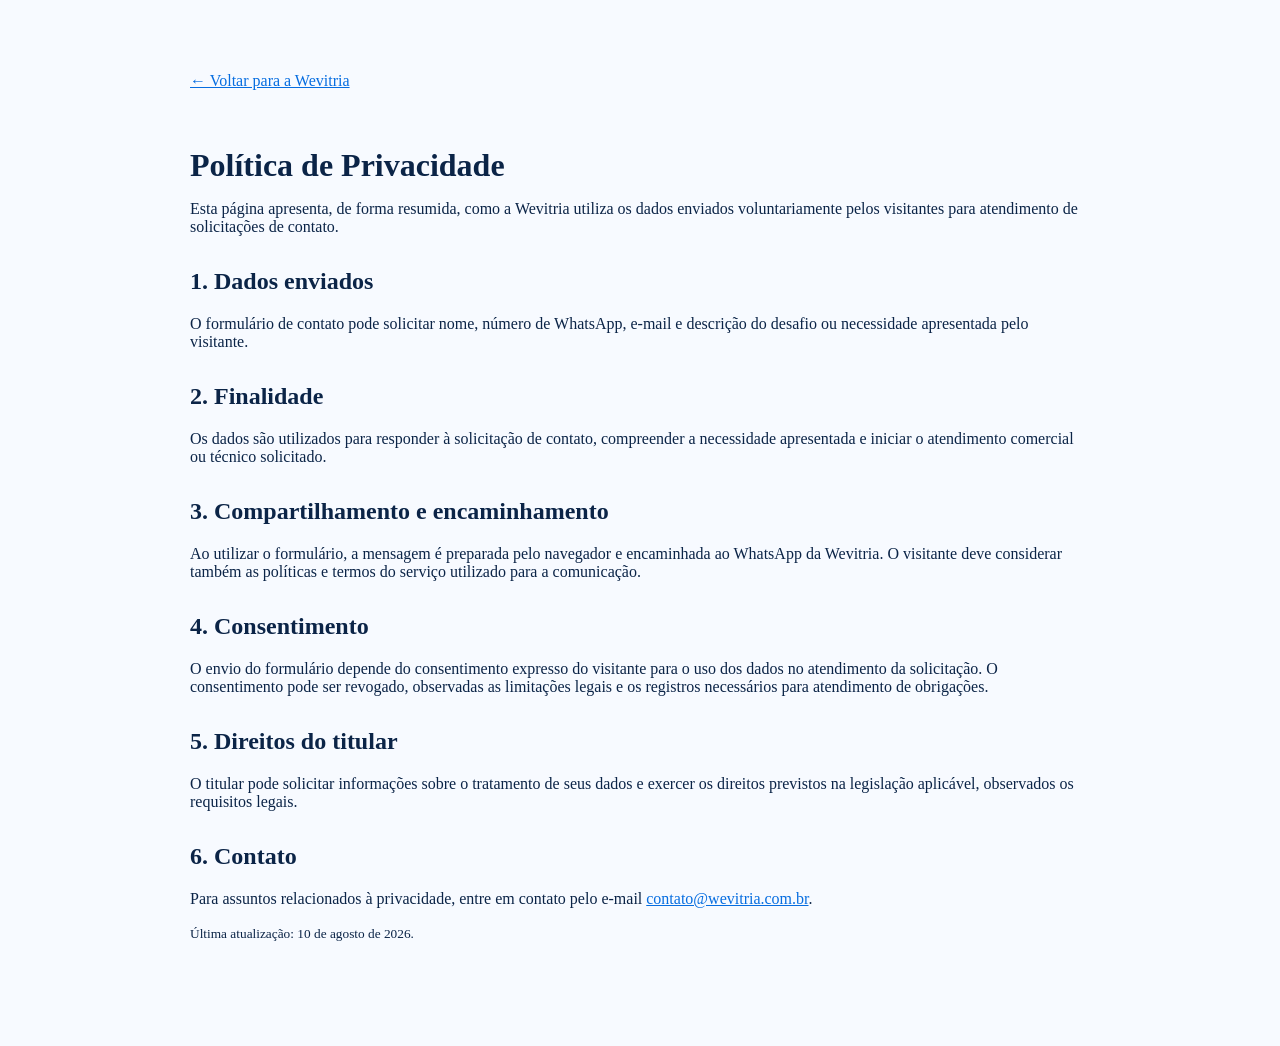
==== privacidade.html @ 4bbcba06 "Add files via upload" ====
<!doctype html>
<html lang="pt-BR">
<head>
  <meta charset="utf-8">
  <meta name="viewport" content="width=device-width, initial-scale=1">
  <title>Política de Privacidade | Wevitria</title>
  <meta name="description" content="Política de Privacidade da Wevitria.">
  <link rel="canonical" href="https://wevitria.com.br/privacidade.html">
  <link rel="icon" href="assets/favicon.ico" sizes="any">
  <link rel="stylesheet" href="css/style.css">
  <style>
    body{background:#f7faff;color:#0b2447}
    .privacy-page{max-width:900px;margin:0 auto;padding:64px 24px 80px}
    .privacy-page a{color:#066DE0}
    .privacy-page h1{margin-bottom:12px}
    .privacy-page h2{margin-top:32px}
    .privacy-back{display:inline-block;margin-bottom:36px}
  </style>
</head>
<body>
  <main class="privacy-page">
    <a class="privacy-back" href="index.html">← Voltar para a Wevitria</a>
    <h1>Política de Privacidade</h1>
    <p>Esta página apresenta, de forma resumida, como a Wevitria utiliza os dados enviados voluntariamente pelos visitantes para atendimento de solicitações de contato.</p>

    <h2>1. Dados enviados</h2>
    <p>O formulário de contato pode solicitar nome, número de WhatsApp, e-mail e descrição do desafio ou necessidade apresentada pelo visitante.</p>

    <h2>2. Finalidade</h2>
    <p>Os dados são utilizados para responder à solicitação de contato, compreender a necessidade apresentada e iniciar o atendimento comercial ou técnico solicitado.</p>

    <h2>3. Compartilhamento e encaminhamento</h2>
    <p>Ao utilizar o formulário, a mensagem é preparada pelo navegador e encaminhada ao WhatsApp da Wevitria. O visitante deve considerar também as políticas e termos do serviço utilizado para a comunicação.</p>

    <h2>4. Consentimento</h2>
    <p>O envio do formulário depende do consentimento expresso do visitante para o uso dos dados no atendimento da solicitação. O consentimento pode ser revogado, observadas as limitações legais e os registros necessários para atendimento de obrigações.</p>

    <h2>5. Direitos do titular</h2>
    <p>O titular pode solicitar informações sobre o tratamento de seus dados e exercer os direitos previstos na legislação aplicável, observados os requisitos legais.</p>

    <h2>6. Contato</h2>
    <p>Para assuntos relacionados à privacidade, entre em contato pelo e-mail <a href="mailto:contato@wevitria.com.br">contato@wevitria.com.br</a>.</p>

    <p><small>Última atualização: 10 de agosto de 2026.</small></p>
  </main>
</body>
</html>
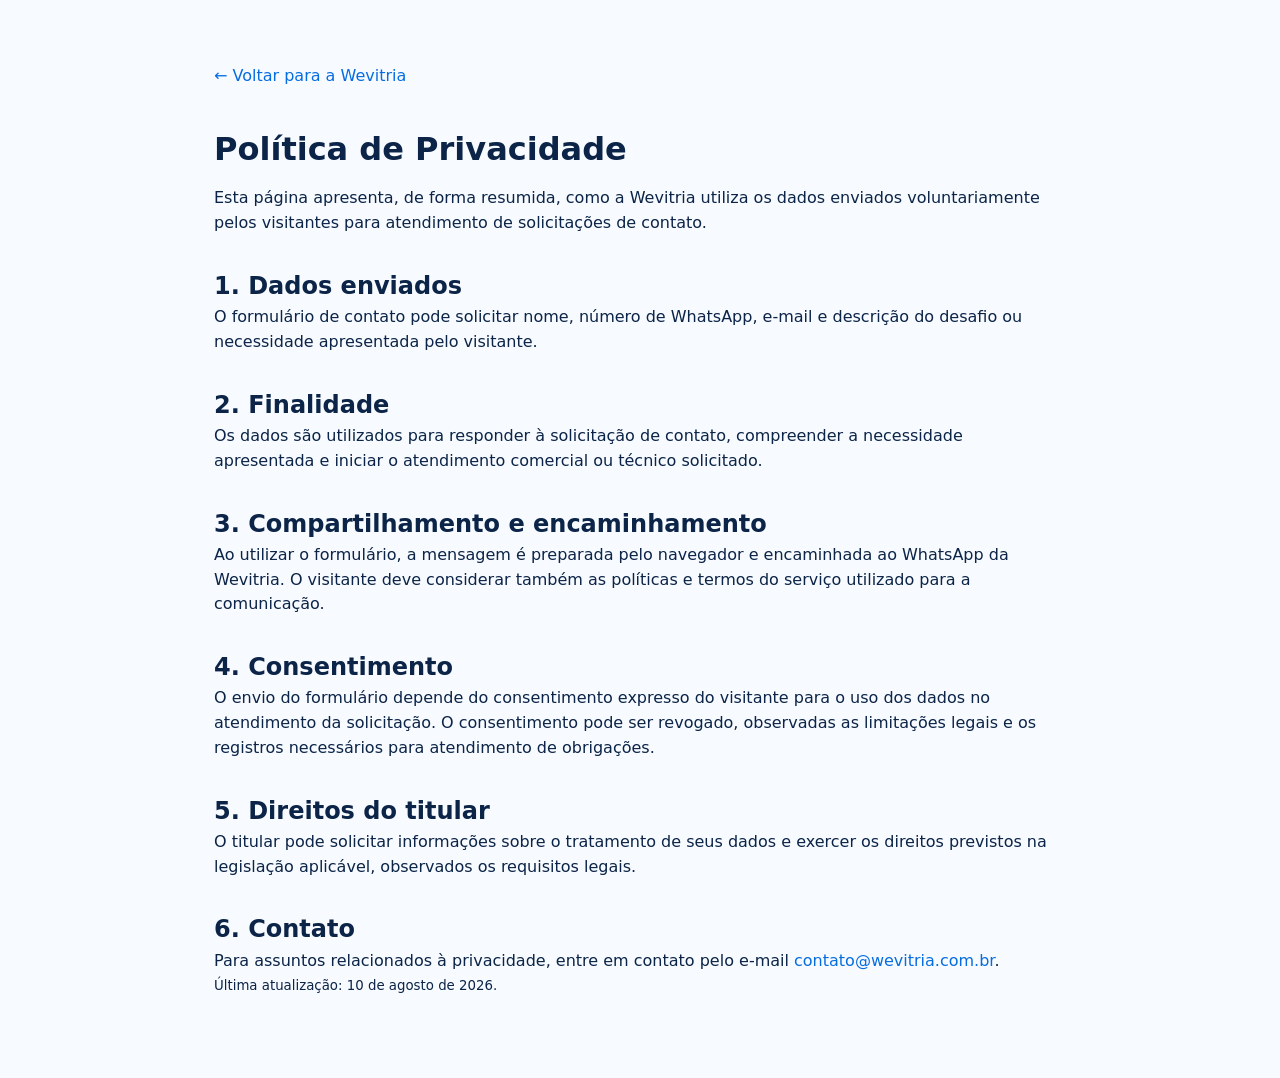
==== commit 7cc57086: "Corrige caminhos de CSS e favicon da política de privacidade" ====
--- a/privacidade.html
+++ b/privacidade.html
@@ -6,8 +6,8 @@
   <title>Política de Privacidade | Wevitria</title>
   <meta name="description" content="Política de Privacidade da Wevitria.">
   <link rel="canonical" href="https://wevitria.com.br/privacidade.html">
-  <link rel="icon" href="assets/favicon.ico" sizes="any">
-  <link rel="stylesheet" href="css/style.css">
+  <link rel="icon" href="assets/images/favicon.ico" sizes="any">
+  <link rel="stylesheet" href="assets/css/style.css">
   <style>
     body{background:#f7faff;color:#0b2447}
     .privacy-page{max-width:900px;margin:0 auto;padding:64px 24px 80px}
--- a/assets/css/style.css
+++ b/assets/css/style.css
@@ -0,0 +1,248 @@
+/* ============================================================
+   Wevitria — style.css
+   Paleta, reset, componentes reutilizáveis, seções.
+   ============================================================ */
+
+:root {
+  --navy:    #06255f;
+  --navy-2:  #0b347b;
+  --blue:    #066de0;
+  --blue-2:  #147ff0;
+  --cyan:    #63b3ff;
+  --ink:     #10285b;
+  --muted:   #64769a;
+  --line:    #d9e8fb;
+  --soft:    #f5f9ff;
+  --white:   #fff;
+  --green:   #25d366;
+  --shadow:  0 18px 48px rgba(6,37,95,.12);
+  --radius:  24px;
+  --max:     1180px;
+}
+
+/* ── Reset ─────────────────────────────────────────────────── */
+*, *::before, *::after { box-sizing: border-box; margin: 0; padding: 0; }
+html { scroll-behavior: smooth; scroll-padding-top: 88px; }
+body {
+  font-family: Inter, ui-sans-serif, system-ui, -apple-system,
+               BlinkMacSystemFont, "Segoe UI", Arial, sans-serif;
+  color: var(--ink);
+  background: #fff;
+  line-height: 1.55;
+  overflow-x: hidden;
+}
+a { color: inherit; text-decoration: none; }
+button, input, textarea { font: inherit; }
+button { cursor: pointer; }
+
+/* ── Layout helpers ─────────────────────────────────────────── */
+.container { width: min(var(--max), calc(100% - 40px)); margin-inline: auto; }
+.skip { position: absolute; left: -9999px; top: 8px; background: #fff; padding: 10px 14px; border-radius: 8px; z-index: 9999; }
+.skip:focus { left: 12px; }
+.section { padding: 96px 0; }
+.section.soft { background: var(--soft); }
+.section-heading { max-width: 760px; margin-bottom: 46px; }
+.section-heading.center { text-align: center; margin-inline: auto; }
+.eyebrow { display: inline-block; margin-bottom: 10px; font-size: .68rem; font-weight: 850; letter-spacing: .16em; text-transform: uppercase; color: var(--blue); }
+.section-heading h2 { font-size: clamp(2rem,3.3vw,3.1rem); line-height: 1.08; letter-spacing: -.045em; color: var(--navy); }
+.section-heading p { margin-top: 16px; color: var(--muted); font-size: .98rem; }
+
+/* ── Header ─────────────────────────────────────────────────── */
+.site-header {
+  position: fixed; top: 0; left: 0; right: 0; z-index: 1000;
+  height: 78px;
+  background: rgba(255,255,255,.94);
+  backdrop-filter: blur(14px);
+  border-bottom: 1px solid rgba(217,232,251,.9);
+  transition: box-shadow .25s ease;
+}
+.site-header.scrolled { box-shadow: 0 10px 30px rgba(6,37,95,.10); }
+.header-inner { height: 100%; display: grid; grid-template-columns: auto 1fr auto; align-items: center; gap: 24px; }
+.brand { display: flex; align-items: center; gap: 10px; min-width: 190px; }
+.brand img { width: 44px; height: 44px; object-fit: contain; }
+.brand-copy { display: flex; flex-direction: column; line-height: 1; }
+.brand-copy strong { font-size: 1.32rem; letter-spacing: -.045em; color: var(--navy); }
+.brand-copy span { margin-top: 5px; font-size: .64rem; letter-spacing: .08em; color: #6d80a5; text-transform: uppercase; }
+.main-nav ul { display: flex; justify-content: center; gap: 3px; list-style: none; }
+.main-nav a { display: block; padding: 9px 13px; border-radius: 9px; font-size: .82rem; font-weight: 700; color: #17345f; transition: .2s; }
+.main-nav a:hover { background: #f2f7ff; color: var(--blue); }
+.header-contact { display: flex; align-items: center; gap: 12px; justify-content: flex-end; }
+.header-contact a { display: inline-flex; align-items: center; gap: 6px; font-size: .68rem; font-weight: 700; color: #29446f; white-space: nowrap; }
+.header-contact a:hover { color: var(--blue); }
+.header-contact svg { width: 15px; height: 15px; color: var(--blue); flex: 0 0 auto; }
+.menu-toggle { display: none; width: 42px; height: 42px; border: 1px solid var(--line); border-radius: 10px; background: #fff; color: var(--navy); }
+
+/* ── Buttons ─────────────────────────────────────────────────── */
+.btn {
+  display: inline-flex; align-items: center; justify-content: center;
+  gap: 9px; min-height: 48px; padding: 0 21px;
+  border-radius: 999px; border: 1px solid transparent;
+  font-size: .85rem; font-weight: 800;
+  transition: transform .2s, box-shadow .2s, background .2s;
+}
+.btn svg { width: 17px; height: 17px; }
+.btn-primary { color: #fff; background: linear-gradient(135deg,var(--blue),#0b79ec); box-shadow: 0 12px 26px rgba(6,109,224,.23); }
+.btn-primary:hover { transform: translateY(-2px); box-shadow: 0 16px 32px rgba(6,109,224,.28); }
+.btn-outline { color: var(--blue); background: #fff; border-color: #4a98f5; }
+.btn-outline:hover { transform: translateY(-2px); background: #f5faff; }
+
+/* ── Hero ─────────────────────────────────────────────────────── */
+.hero { padding: 122px 0 54px; background: linear-gradient(180deg,#edf6ff 0%,#fff 82%); }
+.hero-grid { display: grid; grid-template-columns: .9fr 1.1fr; align-items: center; gap: 28px; min-height: 500px; }
+.hero-copy { padding-left: 24px; position: relative; z-index: 1; }
+.hero-copy::before { content: ""; display: block; width: 44px; height: 3px; background: var(--blue); margin-bottom: 22px; }
+.hero h1 { font-size: clamp(3rem,5vw,5.15rem); line-height: 1.02; letter-spacing: -.06em; color: var(--navy); max-width: 590px; }
+.hero h1 .accent { color: var(--blue); }
+.hero-lead { margin-top: 24px; max-width: 540px; font-size: 1rem; line-height: 1.75; color: #243a60; }
+.hero-actions { display: flex; gap: 12px; flex-wrap: wrap; margin-top: 28px; }
+.hero-visual { position: relative; min-height: 410px; border-radius: 28px; overflow: hidden; background: #eaf4ff; box-shadow: var(--shadow); border: 1px solid #d8eaff; }
+.hero-visual img { width: 100%; height: 100%; min-height: 410px; object-fit: cover; display: block; }
+.hero-visual::after { content: ""; position: absolute; inset: 0; background: linear-gradient(90deg,rgba(237,246,255,.12),transparent 40%,rgba(255,255,255,.05)); pointer-events: none; }
+
+/* ── Quem Somos ──────────────────────────────────────────────── */
+.about-grid { display: grid; grid-template-columns: .9fr 1.1fr; align-items: center; gap: 60px; }
+.about-copy p { margin-top: 18px; color: #53688e; max-width: 560px; }
+.about-copy .lead { font-size: 1.05rem; color: #29446f; }
+.about-copy .section-heading h2 { font-size: clamp(2.2rem,3.7vw,3.45rem); line-height: 1.08; }
+.about-copy .lead { font-size: 1.18rem; line-height: 1.7; color: #29446f; }
+.about-copy p:not(.lead) { font-size: 1.02rem; line-height: 1.8; }
+.about-visual {
+  position: relative; min-height: 420px;
+  border-radius: 28px;
+  background: linear-gradient(180deg,#eef7ff,#f9fcff);
+  border: 1px solid #d8e9fb;
+  box-shadow: var(--shadow);
+  display: flex; align-items: center; justify-content: center;
+  overflow: hidden;
+}
+.about-visual::before {
+  content: ""; position: absolute; top: 18px; left: 18px; right: 18px; bottom: 18px;
+  border: 1px solid rgba(6,109,224,.08); border-radius: 22px;
+  background-image: radial-gradient(circle at 1px 1px, rgba(6,109,224,.10) 1px, transparent 0);
+  background-size: 26px 26px;
+  mask-image: linear-gradient(to bottom, black, transparent 88%);
+}
+.about-photo { position: relative; z-index: 2; width: 82%; max-width: 440px; border-radius: 16px; overflow: hidden; box-shadow: 0 22px 50px rgba(6,37,95,.24); border: 1px solid rgba(255,255,255,.7); }
+.about-photo img { display: block; width: 100%; height: auto; }
+
+/* ── Soluções ────────────────────────────────────────────────── */
+.solution-grid { display: grid; grid-template-columns: repeat(2,1fr); gap: 18px; }
+.solution-grid-integrated { grid-template-columns: repeat(4,1fr); gap: 16px; }
+.solution-card {
+  position: relative; padding: 30px;
+  border: 1px solid var(--line); border-radius: 22px;
+  background: #fff; overflow: hidden;
+  min-height: 185px; display: flex; flex-direction: column;
+}
+.solution-card::before { content: ""; position: absolute; left: 0; top: 0; bottom: 0; width: 4px; background: linear-gradient(180deg,var(--blue),var(--cyan)); }
+.solution-card .number { font-size: .7rem; font-weight: 900; letter-spacing: .12em; color: #78a4d6; }
+.solution-card h3 { margin-top: 10px; font-size: 1.12rem; color: var(--navy); }
+.solution-card p { margin-top: 8px; color: var(--muted); font-size: .88rem; max-width: 500px; }
+.solution-service {
+  display: inline-flex; align-self: flex-start; margin-top: auto;
+  padding: 7px 10px; border: 1px solid #d9e8fb; border-radius: 999px;
+  background: #f5f9ff; color: #2862a5; font-size: .66rem; font-weight: 800;
+}
+
+/* ── Contato (50% mais compacto) ────────────────────────────── */
+.contact-section { padding-top: 48px; padding-bottom: 48px; }
+.contact-shell { display: grid; grid-template-columns: .82fr 1.18fr; gap: 20px; align-items: stretch; }
+.contact-panel {
+  padding: 28px 30px;
+  border-radius: 28px;
+  background: linear-gradient(135deg,#066de0,#0a55ba);
+  color: #fff; box-shadow: var(--shadow);
+  position: relative; overflow: hidden;
+  display: flex; flex-direction: column; justify-content: center; gap: 0;
+}
+.contact-panel::after {
+  content: ""; position: absolute; width: 200px; height: 200px; border-radius: 50%;
+  right: -70px; bottom: -80px;
+  border: 1px solid rgba(255,255,255,.15);
+  box-shadow: 0 0 0 24px rgba(255,255,255,.04), 0 0 0 48px rgba(255,255,255,.025);
+}
+.contact-panel h2 { font-size: clamp(1.5rem,2.2vw,2rem); line-height: 1.1; letter-spacing: -.04em; position: relative; z-index: 1; }
+.contact-panel p { margin-top: 10px; max-width: 360px; color: #dcecff; font-size: .9rem; position: relative; z-index: 1; }
+.contact-links { display: grid; gap: 8px; margin-top: 20px; position: relative; z-index: 1; }
+.contact-links a { display: flex; align-items: center; gap: 9px; font-size: .8rem; font-weight: 700; color: #fff; }
+.contact-links svg { width: 16px; height: 16px; flex: 0 0 auto; }
+.form-panel { padding: 24px 28px; border: 1px solid var(--line); border-radius: 28px; background: #fff; box-shadow: 0 12px 32px rgba(6,37,95,.06); }
+.form-panel h3 { font-size: 1.1rem; color: var(--navy); }
+.form-grid { display: grid; grid-template-columns: 1fr 1fr; gap: 10px; margin-top: 16px; }
+.field.full { grid-column: 1 / -1; }
+.field label { display: block; margin-bottom: 5px; font-size: .7rem; font-weight: 800; color: #3b557c; }
+.field input, .field textarea { width: 100%; border: 1px solid #cfe0f5; border-radius: 12px; padding: 10px 12px; outline: none; color: var(--ink); background: #fbfdff; transition: border-color .2s, box-shadow .2s; }
+.field input:focus, .field textarea:focus { border-color: #62a7f5; box-shadow: 0 0 0 4px rgba(6,109,224,.08); }
+.field textarea { min-height: 88px; resize: vertical; }
+.form-submit { margin-top: 12px; width: 100%; }
+.form-note { margin-top: 8px; font-size: .66rem; color: #7890b4; text-align: center; }
+
+/* ── Footer ──────────────────────────────────────────────────── */
+.site-footer { padding: 46px 0 26px; background: #061d4b; color: #cfe0fa; }
+.footer-grid { display: grid; grid-template-columns: 1.7fr 1fr 1fr; gap: 42px; }
+.footer-brand { display: flex; align-items: center; gap: 10px; color: #fff; }
+.footer-brand img { width: 44px; height: 44px; object-fit: contain; }
+.footer-brand-copy { display: flex; flex-direction: column; line-height: 1.05; }
+.footer-brand-copy strong { font-size: 1.18rem; }
+.footer-brand-copy small { margin-top: 4px; font-size: .56rem; letter-spacing: .1em; text-transform: uppercase; color: #8eabcf; }
+.footer-copy { margin-top: 14px; max-width: 420px; font-size: .78rem; line-height: 1.7; color: #a9bfdf; }
+.footer-col h4 { font-size: .76rem; letter-spacing: .08em; text-transform: uppercase; color: #fff; }
+.footer-col ul { list-style: none; display: grid; gap: 8px; margin-top: 12px; }
+.footer-col a { font-size: .76rem; color: #b5c9e6; }
+.footer-col a:hover { color: #fff; }
+.footer-contact-icons .footer-icons { display: flex; align-items: center; gap: 12px; margin-top: 14px; }
+.footer-icons a { width: 42px; height: 42px; display: grid; place-items: center; border: 1px solid rgba(255,255,255,.14); border-radius: 12px; background: rgba(255,255,255,.06); color: #d8e9ff; transition: .2s; }
+.footer-icons a:hover { color: #fff; background: rgba(255,255,255,.12); transform: translateY(-2px); }
+.footer-icons svg { width: 19px; height: 19px; }
+.footer-bottom { display: flex; justify-content: space-between; gap: 16px; margin-top: 34px; padding-top: 18px; border-top: 1px solid rgba(255,255,255,.10); font-size: .68rem; color: #8ea7ca; }
+
+/* ── Reveal animation (progressive enhancement) ──────────────── */
+.reveal { opacity: 1; transform: none; }
+.reveal.pending { opacity: 0; transform: translateY(16px); transition: opacity .65s ease, transform .65s ease; }
+.reveal.pending.visible { opacity: 1; transform: none; }
+
+/* ── Responsive ──────────────────────────────────────────────── */
+@media (max-width: 1000px) {
+  .solution-grid-integrated { grid-template-columns: 1fr 1fr; }
+  .menu-toggle { display: grid; place-items: center; }
+  .header-contact { display: none; }
+  .main-nav {
+    position: fixed; top: 78px; left: 0; right: 0; bottom: 0;
+    background: rgba(255,255,255,.98); backdrop-filter: blur(12px);
+    transform: translateX(100%); transition: transform .3s ease;
+    overflow-y: auto; padding: 24px 0;
+  }
+  .main-nav.open { transform: translateX(0); }
+  .main-nav ul { flex-direction: column; gap: 2px; padding: 0 20px; }
+  .main-nav a { padding: 14px 10px; border-bottom: 1px solid var(--line); border-radius: 0; font-size: 1rem; }
+  .hero-grid, .about-grid, .contact-shell { grid-template-columns: 1fr; }
+  .hero-copy { padding-left: 0; }
+  .hero-visual { min-height: 360px; }
+  .hero-visual img { min-height: 360px; }
+}
+@media (max-width: 700px) {
+  .container { width: min(var(--max), calc(100% - 28px)); }
+  .brand-copy span { display: none; }
+  .hero { padding-top: 104px; }
+  .hero h1 { font-size: clamp(2.65rem,13vw,4rem); }
+  .hero-visual, .hero-visual img { min-height: 270px; }
+  .section { padding: 72px 0; }
+  .solution-grid-integrated { grid-template-columns: 1fr; }
+  .about-visual { min-height: 340px; }
+  .about-photo { width: 88%; }
+  .about-copy .section-heading h2 { font-size: 2.15rem; }
+  .about-copy .lead { font-size: 1.08rem; }
+  .about-copy p:not(.lead) { font-size: .98rem; }
+  .contact-section { padding-top: 32px; padding-bottom: 32px; }
+  .contact-panel, .form-panel { padding: 22px; }
+  .form-grid { grid-template-columns: 1fr; }
+  .field.full { grid-column: auto; }
+  .footer-grid { grid-template-columns: 1fr; gap: 28px; }
+  .footer-bottom { flex-direction: column; }
+  .footer-contact-icons .footer-icons { gap: 9px; }
+}
+@media (prefers-reduced-motion: reduce) {
+  html { scroll-behavior: auto; }
+  .reveal { opacity: 1; transform: none; transition: none; }
+  .btn, .card { transition: none; }
+}
